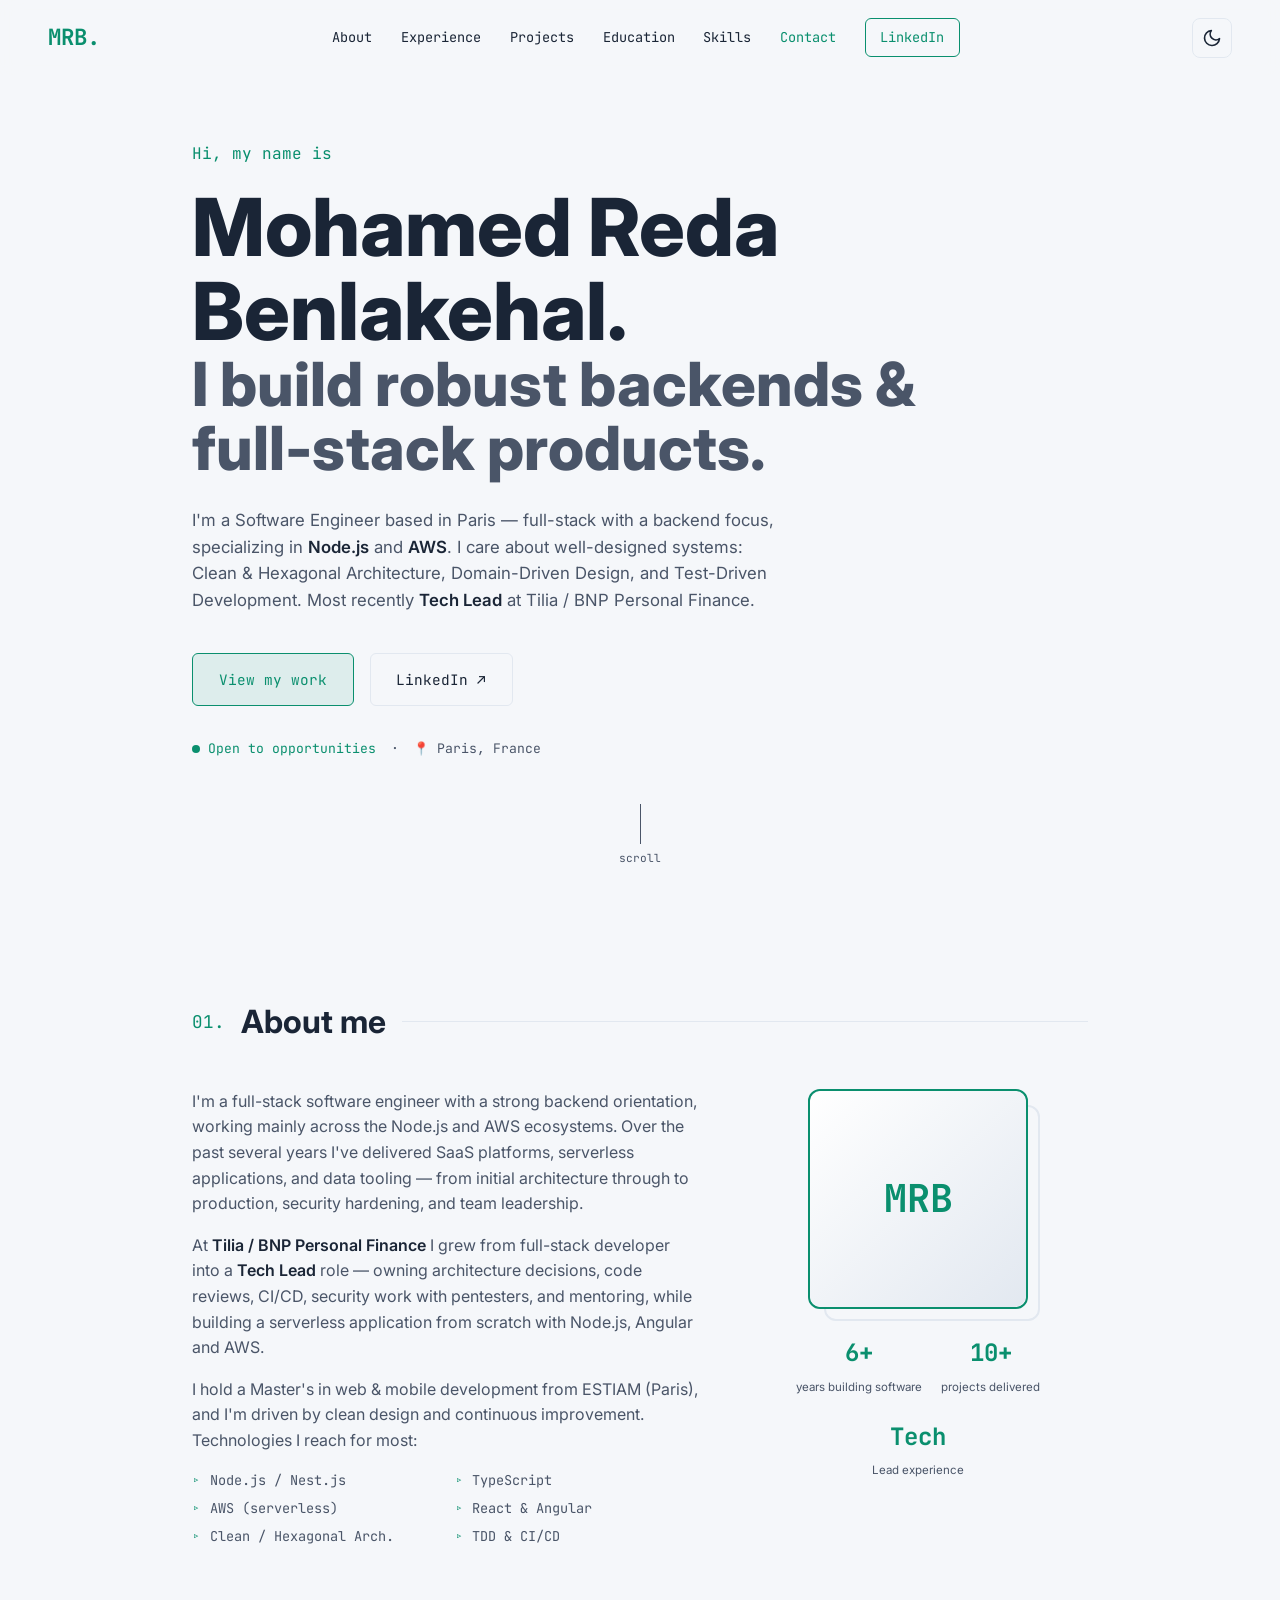
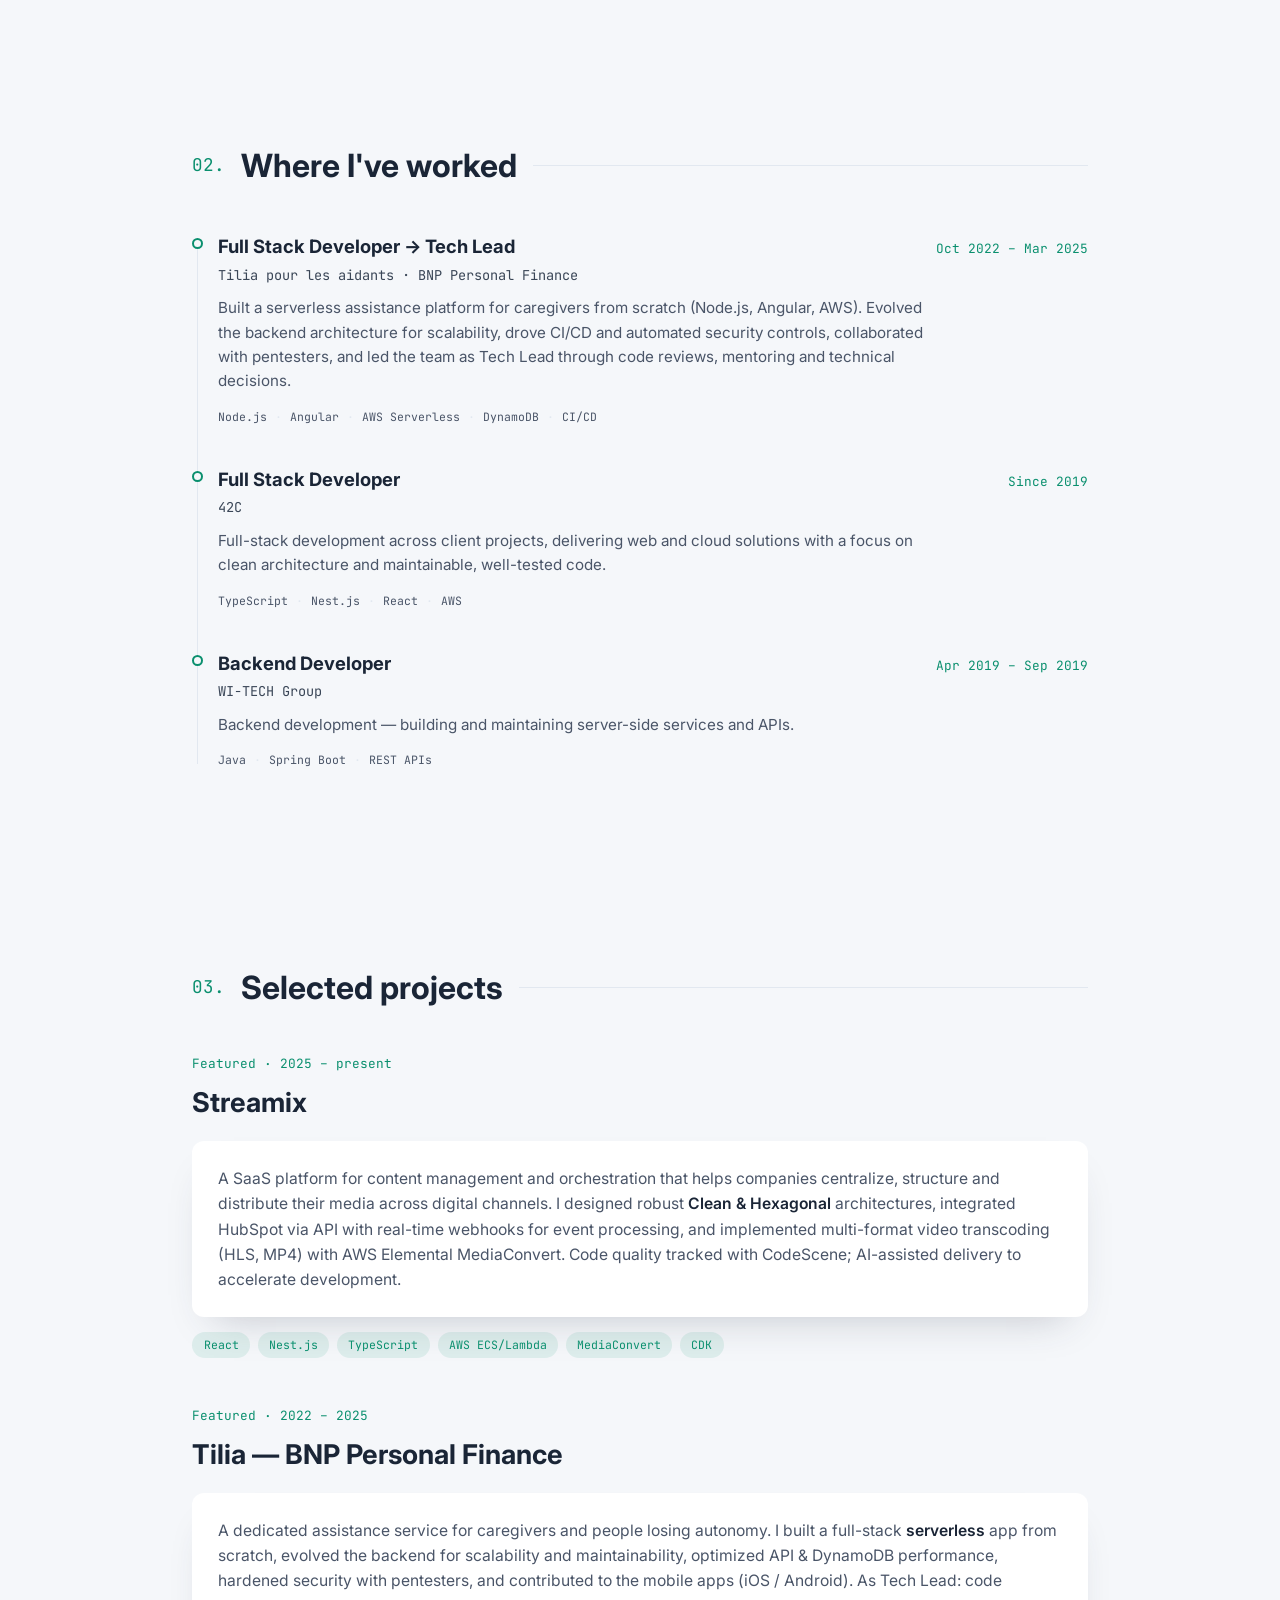
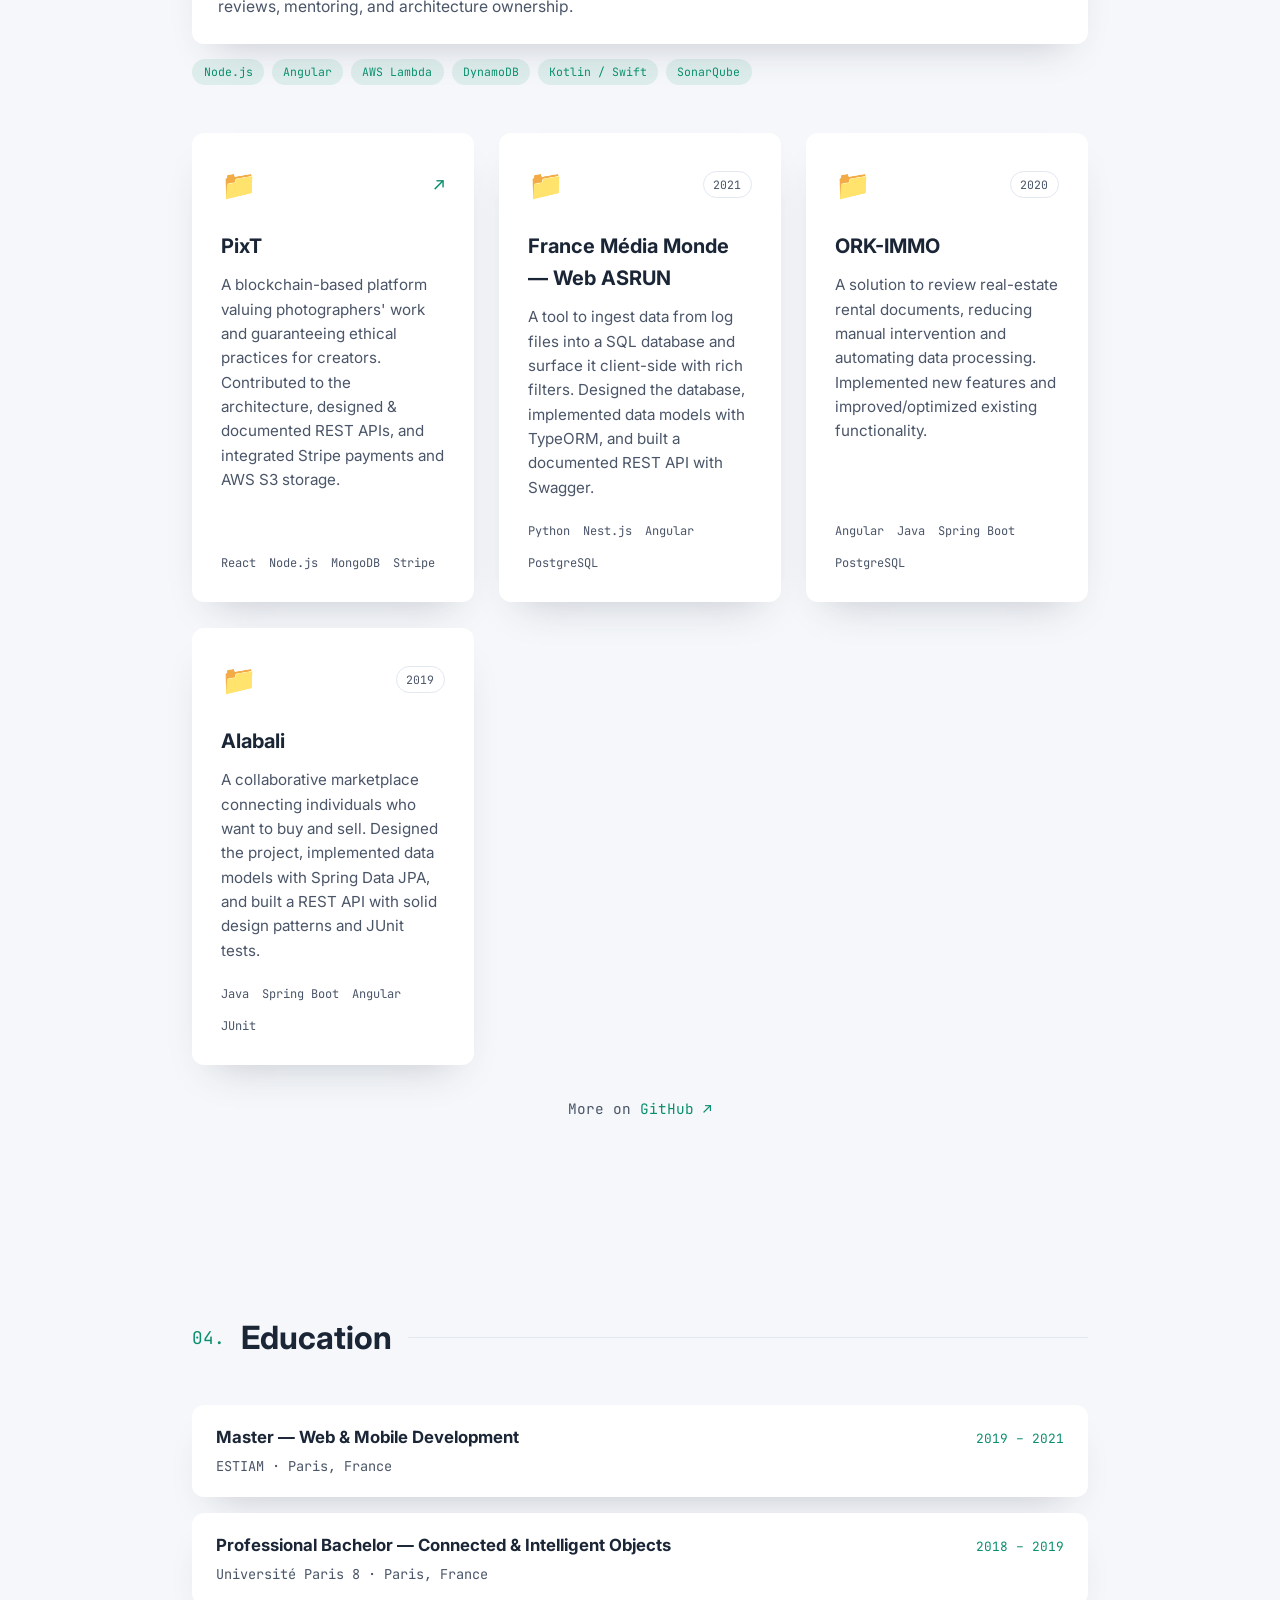
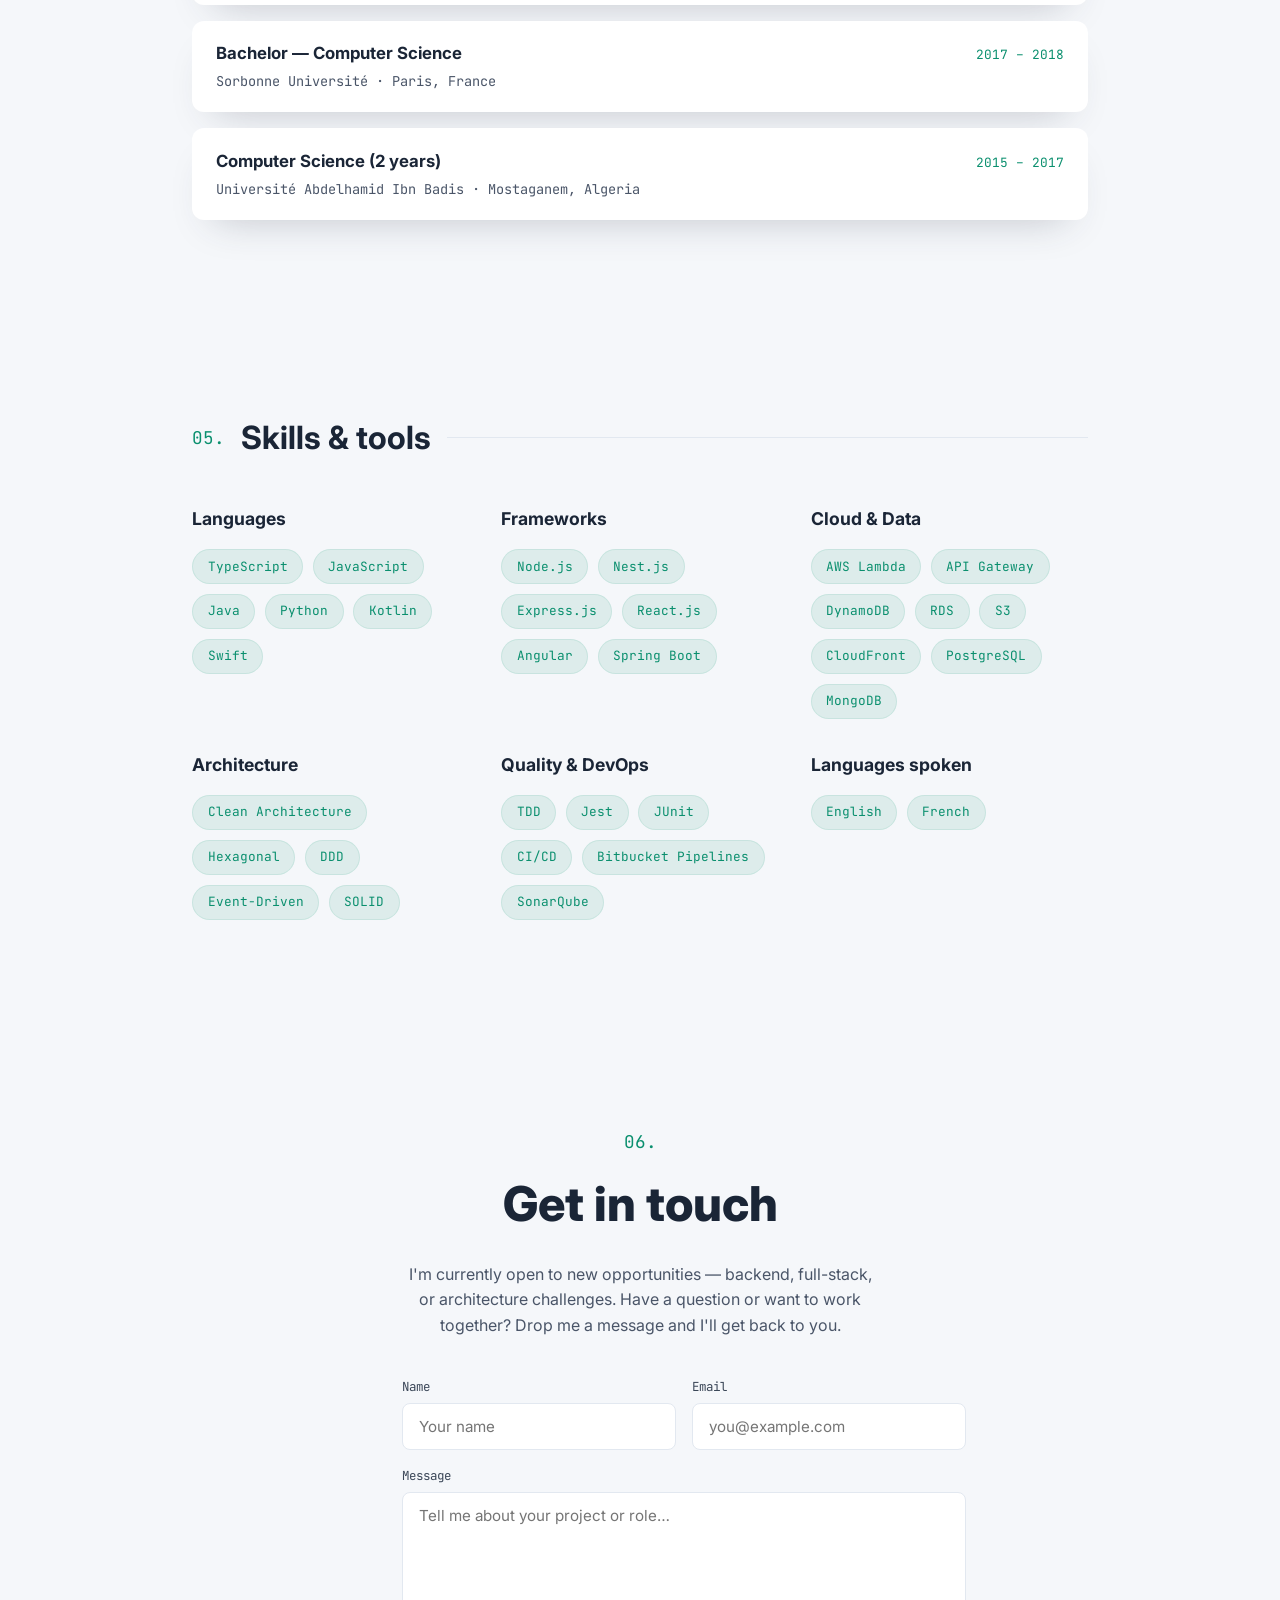
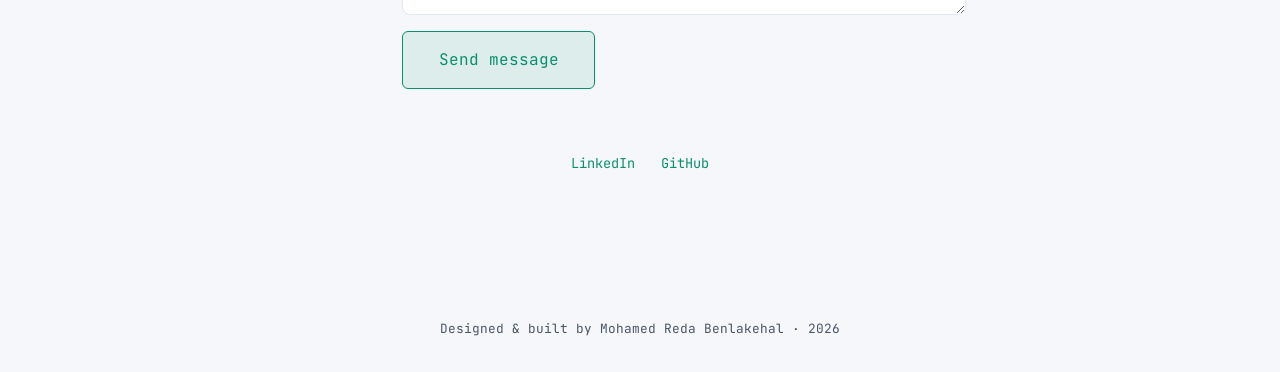
==== index.html @ 90693008 "Portfolio site: HTML/CSS/JS, SEO, GitHub Pages assets Co-Authored-By: Claude Fable 5 <noreply@anthro" ====
<!DOCTYPE html>
<html lang="en" data-theme="dark">
<head>
  <meta charset="UTF-8" />
  <meta name="viewport" content="width=device-width, initial-scale=1.0" />
  <meta name="theme-color" content="#0a192f" />

  <!-- Primary SEO -->
  <title>Mohamed Reda Benlakehal — Software Engineer (Node.js & AWS)</title>
  <meta name="description" content="Mohamed Reda Benlakehal — Software Engineer, Full Stack (backend-focused) with Node.js & AWS. Clean & Hexagonal Architecture, DDD, TDD. Based in Paris, France." />
  <meta name="author" content="Mohamed Reda Benlakehal" />
  <meta name="keywords" content="Mohamed Reda Benlakehal, Software Engineer, Full Stack Developer, Node.js, AWS, TypeScript, Nest.js, Clean Architecture, Paris" />
  <link rel="canonical" href="https://redabenlakehal.github.io/portfolio/" />

  <!-- Open Graph / social preview -->
  <meta property="og:type" content="website" />
  <meta property="og:title" content="Mohamed Reda Benlakehal — Software Engineer" />
  <meta property="og:description" content="Full Stack Software Engineer, backend-focused with Node.js & AWS. Clean & Hexagonal Architecture, DDD, TDD." />
  <meta property="og:image" content="https://redabenlakehal.github.io/portfolio/og-image.png" />
  <meta property="og:url" content="https://redabenlakehal.github.io/portfolio/" />
  <meta name="twitter:card" content="summary_large_image" />
  <meta name="twitter:title" content="Mohamed Reda Benlakehal — Software Engineer" />
  <meta name="twitter:description" content="Full Stack Software Engineer, backend-focused with Node.js & AWS." />
  <meta name="twitter:image" content="https://redabenlakehal.github.io/portfolio/og-image.png" />

  <!-- Favicon (inline SVG monogram) -->
  <link rel="icon" href="data:image/svg+xml,%3Csvg xmlns='http://www.w3.org/2000/svg' viewBox='0 0 100 100'%3E%3Crect width='100' height='100' rx='22' fill='%230a192f'/%3E%3Ctext x='50' y='68' font-family='monospace' font-size='46' font-weight='700' fill='%2364ffda' text-anchor='middle'%3EM%3C/text%3E%3C/svg%3E" />

  <!-- Structured data for search engines -->
  <script type="application/ld+json">
  {
    "@context": "https://schema.org",
    "@type": "Person",
    "name": "Mohamed Reda Benlakehal",
    "jobTitle": "Software Engineer — Full Stack (Node.js & AWS)",
    "address": { "@type": "PostalAddress", "addressLocality": "Paris", "addressCountry": "FR" },
    "url": "https://redabenlakehal.github.io/portfolio/",
    "sameAs": [
      "https://www.linkedin.com/in/mohamed-reda-benlakehal",
      "https://github.com/RedaBenlakehal"
    ],
    "knowsAbout": ["Node.js", "AWS", "TypeScript", "Nest.js", "Clean Architecture", "Domain-Driven Design", "Test-Driven Development"]
  }
  </script>

  <link rel="preconnect" href="https://fonts.googleapis.com" />
  <link rel="preconnect" href="https://fonts.gstatic.com" crossorigin />
  <link href="https://fonts.googleapis.com/css2?family=Inter:wght@400;500;600;700;800&family=JetBrains+Mono:wght@400;600&display=swap" rel="stylesheet" />
  <link rel="stylesheet" href="style.css" />

  <!-- ANALYTICS (optional): uncomment ONE and add your ID. See README "Analytics".
  Privacy-friendly GoatCounter (free):
  <script data-goatcounter="https://YOURCODE.goatcounter.com/count" async src="//gc.zgo.at/count.js"></script>
  Google Analytics 4:
  <script async src="https://www.googletagmanager.com/gtag/js?id=G-XXXXXXX"></script>
  <script>window.dataLayer=window.dataLayer||[];function gtag(){dataLayer.push(arguments)}gtag('js',new Date());gtag('config','G-XXXXXXX');</script>
  -->
</head>
<body>
  <a href="#main" class="skip-link">Skip to content</a>

  <!-- Navigation -->
  <header class="nav" id="nav">
    <a href="#top" class="nav__logo">MRB<span>.</span></a>
    <nav class="nav__links" id="navLinks" aria-label="Primary">
      <a href="#about">About</a>
      <a href="#experience">Experience</a>
      <a href="#projects">Projects</a>
      <a href="#education">Education</a>
      <a href="#skills">Skills</a>
      <a href="#contact">Contact</a>
      <a href="https://www.linkedin.com/in/mohamed-reda-benlakehal" class="nav__cta" target="_blank" rel="noopener">LinkedIn</a>
    </nav>
    <div class="nav__actions">
      <button class="theme-toggle" id="themeToggle" aria-label="Switch color theme" title="Toggle light / dark">
        <svg class="icon-sun" width="20" height="20" viewBox="0 0 24 24" fill="none" stroke="currentColor" stroke-width="2" stroke-linecap="round"><circle cx="12" cy="12" r="4"/><path d="M12 2v2M12 20v2M2 12h2M20 12h2M5 5l1.5 1.5M17.5 17.5L19 19M19 5l-1.5 1.5M6.5 17.5L5 19"/></svg>
        <svg class="icon-moon" width="20" height="20" viewBox="0 0 24 24" fill="none" stroke="currentColor" stroke-width="2" stroke-linecap="round" stroke-linejoin="round"><path d="M21 12.8A9 9 0 1 1 11.2 3 7 7 0 0 0 21 12.8z"/></svg>
      </button>
      <button class="nav__toggle" id="navToggle" aria-label="Toggle menu" aria-expanded="false">
        <span></span><span></span><span></span>
      </button>
    </div>
  </header>

  <!-- Hero -->
  <section class="hero" id="top">
    <div class="hero__inner">
      <p class="hero__eyebrow">Hi, my name is</p>
      <h1 class="hero__title">Mohamed Reda Benlakehal.</h1>
      <h2 class="hero__subtitle">I build robust backends &amp; full-stack products.</h2>
      <p class="hero__text">
        I'm a Software Engineer based in Paris — full-stack with a backend
        focus, specializing in <strong>Node.js</strong> and <strong>AWS</strong>.
        I care about well-designed systems: Clean &amp; Hexagonal Architecture,
        Domain-Driven Design, and Test-Driven Development. Most recently
        <strong>Tech Lead</strong> at Tilia / BNP Personal Finance.
      </p>
      <div class="hero__cta">
        <a href="#projects" class="btn btn--primary">View my work</a>
        <a href="https://www.linkedin.com/in/mohamed-reda-benlakehal" class="btn btn--ghost" target="_blank" rel="noopener">LinkedIn ↗</a>
      </div>
      <div class="hero__meta">
        <span class="hero__status"><span class="dot"></span> Open to opportunities</span>
        <span aria-hidden="true">·</span>
        <span>📍 Paris, France</span>
      </div>
    </div>
    <div class="hero__scroll" aria-hidden="true"><span></span><p>scroll</p></div>
  </section>

  <main id="main">
    <!-- About -->
    <section class="section" id="about">
      <div class="section__head">
        <span class="section__num">01.</span>
        <h2 class="section__title">About me</h2>
        <span class="section__rule"></span>
      </div>
      <div class="about">
        <div class="about__text">
          <p>
            I'm a full-stack software engineer with a strong backend
            orientation, working mainly across the Node.js and AWS ecosystems.
            Over the past several years I've delivered SaaS platforms, serverless
            applications, and data tooling — from initial architecture through to
            production, security hardening, and team leadership.
          </p>
          <p>
            At <strong>Tilia / BNP Personal Finance</strong> I grew from
            full-stack developer into a <strong>Tech Lead</strong> role — owning
            architecture decisions, code reviews, CI/CD, security work with
            pentesters, and mentoring, while building a serverless application
            from scratch with Node.js, Angular and AWS.
          </p>
          <p>
            I hold a Master's in web &amp; mobile development from ESTIAM (Paris),
            and I'm driven by clean design and continuous improvement.
            Technologies I reach for most:
          </p>
          <ul class="about__list">
            <li>Node.js / Nest.js</li>
            <li>TypeScript</li>
            <li>AWS (serverless)</li>
            <li>React &amp; Angular</li>
            <li>Clean / Hexagonal Arch.</li>
            <li>TDD &amp; CI/CD</li>
          </ul>
        </div>
        <div class="about__aside">
          <div class="about__portrait-frame">
            <!-- To use a real photo: replace the div below with
                 <img src="me.jpg" alt="Mohamed Reda Benlakehal" /> -->
            <div class="about__portrait-img" aria-label="Portrait placeholder">MRB</div>
          </div>
          <div class="stats">
            <div class="stat"><span class="stat__num">6+</span><span class="stat__label">years building software</span></div>
            <div class="stat"><span class="stat__num">10+</span><span class="stat__label">projects delivered</span></div>
            <div class="stat"><span class="stat__num">Tech</span><span class="stat__label">Lead experience</span></div>
          </div>
        </div>
      </div>
    </section>

    <!-- Experience -->
    <section class="section" id="experience">
      <div class="section__head">
        <span class="section__num">02.</span>
        <h2 class="section__title">Where I've worked</h2>
        <span class="section__rule"></span>
      </div>
      <div class="timeline">
        <div class="tl">
          <div class="tl__dot"></div>
          <div class="tl__body">
            <div class="tl__head">
              <h3>Full Stack Developer → Tech Lead</h3>
              <span class="tl__date">Oct 2022 – Mar 2025</span>
            </div>
            <p class="tl__org">Tilia pour les aidants · BNP Personal Finance</p>
            <p class="tl__desc">
              Built a serverless assistance platform for caregivers from scratch
              (Node.js, Angular, AWS). Evolved the backend architecture for
              scalability, drove CI/CD and automated security controls,
              collaborated with pentesters, and led the team as Tech Lead through
              code reviews, mentoring and technical decisions.
            </p>
            <ul class="tags"><li>Node.js</li><li>Angular</li><li>AWS Serverless</li><li>DynamoDB</li><li>CI/CD</li></ul>
          </div>
        </div>
        <div class="tl">
          <div class="tl__dot"></div>
          <div class="tl__body">
            <div class="tl__head">
              <h3>Full Stack Developer</h3>
              <span class="tl__date">Since 2019</span>
            </div>
            <p class="tl__org">42C</p>
            <p class="tl__desc">
              Full-stack development across client projects, delivering web and
              cloud solutions with a focus on clean architecture and maintainable,
              well-tested code.
            </p>
            <ul class="tags"><li>TypeScript</li><li>Nest.js</li><li>React</li><li>AWS</li></ul>
          </div>
        </div>
        <div class="tl">
          <div class="tl__dot"></div>
          <div class="tl__body">
            <div class="tl__head">
              <h3>Backend Developer</h3>
              <span class="tl__date">Apr 2019 – Sep 2019</span>
            </div>
            <p class="tl__org">WI-TECH Group</p>
            <p class="tl__desc">
              Backend development — building and maintaining server-side services
              and APIs.
            </p>
            <ul class="tags"><li>Java</li><li>Spring Boot</li><li>REST APIs</li></ul>
          </div>
        </div>
      </div>
    </section>

    <!-- Projects -->
    <section class="section" id="projects">
      <div class="section__head">
        <span class="section__num">03.</span>
        <h2 class="section__title">Selected projects</h2>
        <span class="section__rule"></span>
      </div>

      <!-- Featured -->
      <article class="feature">
        <div class="feature__body">
          <p class="feature__eyebrow">Featured · 2025 – present</p>
          <h3 class="feature__title">Streamix</h3>
          <div class="feature__panel">
            <p>
              A SaaS platform for content management and orchestration that helps
              companies centralize, structure and distribute their media across
              digital channels. I designed robust <strong>Clean &amp; Hexagonal</strong>
              architectures, integrated HubSpot via API with real-time webhooks for
              event processing, and implemented multi-format video transcoding
              (HLS, MP4) with AWS Elemental MediaConvert. Code quality tracked with
              CodeScene; AI-assisted delivery to accelerate development.
            </p>
          </div>
          <ul class="tags tags--accent"><li>React</li><li>Nest.js</li><li>TypeScript</li><li>AWS ECS/Lambda</li><li>MediaConvert</li><li>CDK</li></ul>
        </div>
      </article>

      <article class="feature feature--reverse">
        <div class="feature__body">
          <p class="feature__eyebrow">Featured · 2022 – 2025</p>
          <h3 class="feature__title">Tilia — BNP Personal Finance</h3>
          <div class="feature__panel">
            <p>
              A dedicated assistance service for caregivers and people losing
              autonomy. I built a full-stack <strong>serverless</strong> app from
              scratch, evolved the backend for scalability and maintainability,
              optimized API &amp; DynamoDB performance, hardened security with
              pentesters, and contributed to the mobile apps (iOS / Android). As
              Tech Lead: code reviews, mentoring, and architecture ownership.
            </p>
          </div>
          <ul class="tags tags--accent"><li>Node.js</li><li>Angular</li><li>AWS Lambda</li><li>DynamoDB</li><li>Kotlin / Swift</li><li>SonarQube</li></ul>
        </div>
      </article>

      <!-- Grid of other projects -->
      <div class="projects">
        <article class="card">
          <div class="card__top">
            <span class="card__folder">📁</span>
            <div class="card__links">
              <a href="https://pixt.cloud" target="_blank" rel="noopener" aria-label="Live site">↗</a>
            </div>
          </div>
          <h3 class="card__title">PixT</h3>
          <p class="card__desc">
            A blockchain-based platform valuing photographers' work and
            guaranteeing ethical practices for creators. Contributed to the
            architecture, designed &amp; documented REST APIs, and integrated
            Stripe payments and AWS S3 storage.
          </p>
          <ul class="card__tech"><li>React</li><li>Node.js</li><li>MongoDB</li><li>Stripe</li></ul>
        </article>

        <article class="card">
          <div class="card__top"><span class="card__folder">📁</span><span class="card__badge">2021</span></div>
          <h3 class="card__title">France Média Monde — Web ASRUN</h3>
          <p class="card__desc">
            A tool to ingest data from log files into a SQL database and surface
            it client-side with rich filters. Designed the database, implemented
            data models with TypeORM, and built a documented REST API with Swagger.
          </p>
          <ul class="card__tech"><li>Python</li><li>Nest.js</li><li>Angular</li><li>PostgreSQL</li></ul>
        </article>

        <article class="card">
          <div class="card__top"><span class="card__folder">📁</span><span class="card__badge">2020</span></div>
          <h3 class="card__title">ORK-IMMO</h3>
          <p class="card__desc">
            A solution to review real-estate rental documents, reducing manual
            intervention and automating data processing. Implemented new features
            and improved/optimized existing functionality.
          </p>
          <ul class="card__tech"><li>Angular</li><li>Java</li><li>Spring Boot</li><li>PostgreSQL</li></ul>
        </article>

        <article class="card">
          <div class="card__top"><span class="card__folder">📁</span><span class="card__badge">2019</span></div>
          <h3 class="card__title">Alabali</h3>
          <p class="card__desc">
            A collaborative marketplace connecting individuals who want to buy and
            sell. Designed the project, implemented data models with Spring Data
            JPA, and built a REST API with solid design patterns and JUnit tests.
          </p>
          <ul class="card__tech"><li>Java</li><li>Spring Boot</li><li>Angular</li><li>JUnit</li></ul>
        </article>
      </div>
      <p class="projects__more">
        More on <a href="https://github.com/RedaBenlakehal" target="_blank" rel="noopener">GitHub&nbsp;↗</a>
      </p>
    </section>

    <!-- Education -->
    <section class="section" id="education">
      <div class="section__head">
        <span class="section__num">04.</span>
        <h2 class="section__title">Education</h2>
        <span class="section__rule"></span>
      </div>
      <div class="edu">
        <div class="edu__item">
          <div class="edu__head"><h3>Master — Web &amp; Mobile Development</h3><span>2019 – 2021</span></div>
          <p class="edu__org">ESTIAM · Paris, France</p>
        </div>
        <div class="edu__item">
          <div class="edu__head"><h3>Professional Bachelor — Connected &amp; Intelligent Objects</h3><span>2018 – 2019</span></div>
          <p class="edu__org">Université Paris 8 · Paris, France</p>
        </div>
        <div class="edu__item">
          <div class="edu__head"><h3>Bachelor — Computer Science</h3><span>2017 – 2018</span></div>
          <p class="edu__org">Sorbonne Université · Paris, France</p>
        </div>
        <div class="edu__item">
          <div class="edu__head"><h3>Computer Science (2 years)</h3><span>2015 – 2017</span></div>
          <p class="edu__org">Université Abdelhamid Ibn Badis · Mostaganem, Algeria</p>
        </div>
      </div>
    </section>

    <!-- Skills -->
    <section class="section" id="skills">
      <div class="section__head">
        <span class="section__num">05.</span>
        <h2 class="section__title">Skills &amp; tools</h2>
        <span class="section__rule"></span>
      </div>
      <div class="skills">
        <div class="skills__group">
          <h3>Languages</h3>
          <div class="chips"><span>TypeScript</span><span>JavaScript</span><span>Java</span><span>Python</span><span>Kotlin</span><span>Swift</span></div>
        </div>
        <div class="skills__group">
          <h3>Frameworks</h3>
          <div class="chips"><span>Node.js</span><span>Nest.js</span><span>Express.js</span><span>React.js</span><span>Angular</span><span>Spring Boot</span></div>
        </div>
        <div class="skills__group">
          <h3>Cloud &amp; Data</h3>
          <div class="chips"><span>AWS Lambda</span><span>API Gateway</span><span>DynamoDB</span><span>RDS</span><span>S3</span><span>CloudFront</span><span>PostgreSQL</span><span>MongoDB</span></div>
        </div>
        <div class="skills__group">
          <h3>Architecture</h3>
          <div class="chips"><span>Clean Architecture</span><span>Hexagonal</span><span>DDD</span><span>Event-Driven</span><span>SOLID</span></div>
        </div>
        <div class="skills__group">
          <h3>Quality &amp; DevOps</h3>
          <div class="chips"><span>TDD</span><span>Jest</span><span>JUnit</span><span>CI/CD</span><span>Bitbucket Pipelines</span><span>SonarQube</span></div>
        </div>
        <div class="skills__group">
          <h3>Languages spoken</h3>
          <div class="chips"><span>English</span><span>French</span></div>
        </div>
      </div>
    </section>

    <!-- Contact -->
    <section class="section section--contact" id="contact">
      <span class="section__num section__num--center">06.</span>
      <h2 class="contact__title">Get in touch</h2>
      <p class="contact__text">
        I'm currently open to new opportunities — backend, full-stack, or
        architecture challenges. Have a question or want to work together? Drop me
        a message and I'll get back to you.
      </p>

      <!-- CONTACT FORM: create a free form at https://formspree.io, then replace
           YOUR_FORM_ID below with your endpoint (e.g. xdorwkez). See README. -->
      <form class="cform" id="contactForm" action="https://formspree.io/f/xjgnbrvq" method="POST">
        <!-- Honeypot: hidden from humans; bots that fill it are silently dropped by Formspree -->
        <input type="text" name="_gotcha" tabindex="-1" autocomplete="off" aria-hidden="true" style="position:absolute;left:-9999px;width:1px;height:1px;opacity:0" />
        <div class="cform__row">
          <label class="cform__field">
            <span>Name</span>
            <input type="text" name="name" required autocomplete="name" placeholder="Your name" />
          </label>
          <label class="cform__field">
            <span>Email</span>
            <input type="email" name="email" required autocomplete="email" placeholder="you@example.com" />
          </label>
        </div>
        <label class="cform__field">
          <span>Message</span>
          <textarea name="message" rows="5" required placeholder="Tell me about your project or role…"></textarea>
        </label>
        <button type="submit" class="btn btn--primary btn--lg">Send message</button>
        <p class="cform__status" id="formStatus" role="status" aria-live="polite"></p>
      </form>

      <div class="contact__socials">
        <a href="https://www.linkedin.com/in/mohamed-reda-benlakehal" target="_blank" rel="noopener">LinkedIn</a>
        <a href="https://github.com/RedaBenlakehal" target="_blank" rel="noopener">GitHub</a>
      </div>
    </section>
  </main>

  <footer class="footer">
    <p>Designed &amp; built by Mohamed Reda Benlakehal · <span id="year"></span></p>
  </footer>

  <script src="script.js"></script>
</body>
</html>
---- style.css ----
/* ===========================================================
   Mohamed Reda Benlakehal — Portfolio
   Theme variables at the top. Light + dark via [data-theme].
   =========================================================== */

:root {
  --font-sans: "Inter", system-ui, -apple-system, sans-serif;
  --font-mono: "JetBrains Mono", "Fira Code", monospace;
  --radius: 12px;
  --transition: 0.25s cubic-bezier(0.645, 0.045, 0.355, 1);
  --max: 1100px;
  --accent: #64ffda;
}

/* Dark theme (default) */
[data-theme="dark"] {
  --bg: #0a192f;
  --bg-light: #112240;
  --bg-lightest: #233554;
  --slate: #8892b0;
  --slate-light: #a8b2d1;
  --slate-lightest: #ccd6f6;
  --white: #e6f1ff;
  --accent-tint: rgba(100, 255, 218, 0.1);
  --shadow: 0 20px 40px -18px rgba(2, 12, 27, 0.7);
  --nav-bg: rgba(10, 25, 47, 0.85);
}

/* Light theme */
[data-theme="light"] {
  --accent: #0a8f6e;
  --bg: #f5f7fa;
  --bg-light: #ffffff;
  --bg-lightest: #e2e8f0;
  --slate: #4a5568;
  --slate-light: #3a4657;
  --slate-lightest: #1a2536;
  --white: #0a0f1a;
  --accent-tint: rgba(10, 143, 110, 0.1);
  --shadow: 0 20px 40px -22px rgba(45, 55, 72, 0.28);
  --nav-bg: rgba(245, 247, 250, 0.85);
}

* { margin: 0; padding: 0; box-sizing: border-box; }
html { scroll-behavior: smooth; scroll-padding-top: 80px; }
body {
  font-family: var(--font-sans);
  background: var(--bg);
  color: var(--slate);
  line-height: 1.6;
  -webkit-font-smoothing: antialiased;
  overflow-x: hidden;
  transition: background var(--transition), color var(--transition);
}
a { color: var(--accent); text-decoration: none; transition: var(--transition); }
a:hover { filter: brightness(1.15); }
ul { list-style: none; }
strong { color: var(--slate-lightest); font-weight: 600; }

.skip-link { position: absolute; left: -999px; top: 0; background: var(--accent); color: var(--bg); padding: 0.6rem 1rem; z-index: 200; border-radius: 0 0 8px 0; }
.skip-link:focus { left: 0; }

/* ---------- Buttons ---------- */
.btn { display: inline-block; font-family: var(--font-mono); font-size: 0.9rem; padding: 0.9rem 1.6rem; border-radius: 6px; border: 1px solid var(--accent); transition: var(--transition); cursor: pointer; }
.btn--primary { background: var(--accent-tint); color: var(--accent); }
.btn--primary:hover { background: var(--accent-tint); transform: translateY(-3px); filter: brightness(1.1); }
.btn--ghost { background: transparent; color: var(--slate-lightest); border-color: var(--bg-lightest); }
.btn--ghost:hover { border-color: var(--accent); color: var(--accent); }
.btn--lg { padding: 1.1rem 2.2rem; font-size: 1rem; }

/* ---------- Nav ---------- */
.nav { position: fixed; top: 0; left: 0; right: 0; display: flex; align-items: center; justify-content: space-between; padding: 1.1rem clamp(1.2rem, 5vw, 3rem); background: var(--nav-bg); backdrop-filter: blur(10px); z-index: 100; transition: transform var(--transition), box-shadow var(--transition), background var(--transition); }
.nav--hidden { transform: translateY(-100%); }
.nav--scrolled { box-shadow: var(--shadow); }
.nav__logo { font-family: var(--font-mono); font-weight: 700; font-size: 1.4rem; color: var(--accent); }
.nav__links { display: flex; gap: 1.8rem; align-items: center; }
.nav__links a { font-family: var(--font-mono); font-size: 0.85rem; color: var(--slate-lightest); }
.nav__links a:hover, .nav__links a.active { color: var(--accent); }
.nav__cta { border: 1px solid var(--accent); color: var(--accent) !important; padding: 0.5rem 0.9rem; border-radius: 6px; }
.nav__cta:hover { background: var(--accent-tint); }
.nav__actions { display: flex; align-items: center; gap: 0.8rem; }
.theme-toggle { background: none; border: 1px solid var(--bg-lightest); color: var(--slate-lightest); width: 40px; height: 40px; border-radius: 8px; display: flex; align-items: center; justify-content: center; cursor: pointer; transition: var(--transition); }
.theme-toggle:hover { border-color: var(--accent); color: var(--accent); }
.theme-toggle .icon-moon { display: none; }
[data-theme="light"] .theme-toggle .icon-sun { display: none; }
[data-theme="light"] .theme-toggle .icon-moon { display: block; }
.nav__toggle { display: none; flex-direction: column; gap: 5px; background: none; border: none; cursor: pointer; }
.nav__toggle span { width: 26px; height: 2px; background: var(--accent); transition: var(--transition); }

/* ---------- Hero ---------- */
.hero { min-height: 100vh; display: flex; flex-direction: column; justify-content: center; padding: 0 clamp(1.5rem, 8vw, 8rem); max-width: var(--max); margin: 0 auto; position: relative; }
.hero__inner { max-width: 760px; }
.hero__eyebrow { font-family: var(--font-mono); color: var(--accent); margin-bottom: 1.2rem; }
.hero__title { font-size: clamp(2.6rem, 9vw, 5rem); font-weight: 800; color: var(--slate-lightest); line-height: 1.05; }
.hero__subtitle { font-size: clamp(1.8rem, 7vw, 3.8rem); font-weight: 800; color: var(--slate); line-height: 1.05; margin-bottom: 1.6rem; }
.hero__text { max-width: 600px; margin-bottom: 2.4rem; font-size: 1.05rem; }
.hero__cta { display: flex; gap: 1rem; flex-wrap: wrap; }
.hero__meta { display: flex; flex-wrap: wrap; align-items: center; gap: 0.9rem; margin-top: 2rem; font-family: var(--font-mono); font-size: 0.82rem; color: var(--slate); }
.hero__status { display: inline-flex; align-items: center; gap: 0.5rem; color: var(--accent); }
.hero__status .dot { width: 8px; height: 8px; border-radius: 50%; background: var(--accent); box-shadow: 0 0 0 0 var(--accent); animation: ping 2s infinite; }
@keyframes ping { 0% { box-shadow: 0 0 0 0 rgba(100,255,218,0.5); } 70% { box-shadow: 0 0 0 8px rgba(100,255,218,0); } 100% { box-shadow: 0 0 0 0 rgba(100,255,218,0); } }
.hero__scroll { position: absolute; bottom: 2rem; left: 50%; transform: translateX(-50%); text-align: center; }
.hero__scroll span { display: block; width: 1px; height: 40px; margin: 0 auto 0.4rem; background: var(--slate); animation: pulse 2s infinite; }
.hero__scroll p { font-family: var(--font-mono); font-size: 0.7rem; color: var(--slate); }
@keyframes pulse { 0%,100% { opacity: 0.3; } 50% { opacity: 1; } }

/* ---------- Sections ---------- */
.section { max-width: var(--max); margin: 0 auto; padding: 6rem clamp(1.5rem, 8vw, 8rem); }
.section__head { display: flex; align-items: center; gap: 1rem; margin-bottom: 2.6rem; }
.section__num { font-family: var(--font-mono); color: var(--accent); font-size: 1.1rem; }
.section__title { font-size: clamp(1.6rem, 5vw, 2rem); color: var(--slate-lightest); font-weight: 700; white-space: nowrap; }
.section__rule { flex: 1; height: 1px; background: var(--bg-lightest); }

/* ---------- About ---------- */
.about { display: grid; grid-template-columns: 3fr 2fr; gap: 3rem; align-items: start; }
.about__text p { margin-bottom: 1rem; }
.about__list { display: grid; grid-template-columns: 1fr 1fr; gap: 0.4rem 1rem; margin-top: 0.6rem; font-family: var(--font-mono); font-size: 0.85rem; }
.about__list li::before { content: "▹"; color: var(--accent); margin-right: 0.6rem; }
.about__aside { display: flex; flex-direction: column; gap: 1.6rem; align-items: center; }
.about__portrait-frame { position: relative; width: 220px; height: 220px; border-radius: var(--radius); border: 2px solid var(--accent); }
.about__portrait-frame::after { content: ""; position: absolute; inset: 14px -14px -14px 14px; border-radius: var(--radius); border: 2px solid var(--bg-lightest); z-index: -1; }
.about__portrait-img { width: 100%; height: 100%; border-radius: var(--radius); background: linear-gradient(135deg, var(--bg-light), var(--bg-lightest)); display: flex; align-items: center; justify-content: center; font-family: var(--font-mono); font-size: 2.4rem; color: var(--accent); font-weight: 700; overflow: hidden; }
.about__portrait-img img { width: 100%; height: 100%; object-fit: cover; }
.stats { display: flex; gap: 1.2rem; width: 100%; justify-content: center; flex-wrap: wrap; }
.stat { text-align: center; }
.stat__num { display: block; font-family: var(--font-mono); font-size: 1.5rem; font-weight: 700; color: var(--accent); }
.stat__label { font-size: 0.72rem; color: var(--slate); }

/* ---------- Timeline ---------- */
.timeline { position: relative; padding-left: 1.6rem; }
.timeline::before { content: ""; position: absolute; left: 5px; top: 6px; bottom: 6px; width: 1px; background: var(--bg-lightest); }
.tl { position: relative; padding-bottom: 2.4rem; }
.tl:last-child { padding-bottom: 0; }
.tl__dot { position: absolute; left: -1.6rem; top: 6px; width: 11px; height: 11px; border-radius: 50%; background: var(--bg); border: 2px solid var(--accent); }
.tl__head { display: flex; justify-content: space-between; align-items: baseline; gap: 1rem; flex-wrap: wrap; }
.tl__head h3 { color: var(--slate-lightest); font-size: 1.15rem; }
.tl__date { font-family: var(--font-mono); font-size: 0.8rem; color: var(--accent); white-space: nowrap; }
.tl__org { color: var(--slate-light); font-family: var(--font-mono); font-size: 0.85rem; margin: 0.2rem 0 0.6rem; }
.tl__desc { font-size: 0.95rem; max-width: 720px; }

/* ---------- Tags ---------- */
.tags { display: flex; flex-wrap: wrap; gap: 0.5rem; margin-top: 0.9rem; font-family: var(--font-mono); font-size: 0.72rem; }
.tags li { color: var(--slate); }
.tags li::after { content: "·"; margin-left: 0.5rem; color: var(--bg-lightest); }
.tags li:last-child::after { content: ""; }
.tags--accent li { color: var(--accent); background: var(--accent-tint); padding: 0.25rem 0.7rem; border-radius: 999px; }
.tags--accent li::after { content: ""; margin: 0; }

/* ---------- Featured projects ---------- */
.feature { display: grid; grid-template-columns: 1fr; margin-bottom: 3rem; }
.feature__eyebrow { font-family: var(--font-mono); color: var(--accent); font-size: 0.8rem; margin-bottom: 0.4rem; }
.feature__title { color: var(--slate-lightest); font-size: 1.7rem; margin-bottom: 1rem; }
.feature__panel { background: var(--bg-light); border-radius: var(--radius); padding: 1.6rem; box-shadow: var(--shadow); }
.feature__panel p { font-size: 0.98rem; }

/* ---------- Projects grid ---------- */
.projects { display: grid; grid-template-columns: repeat(auto-fill, minmax(280px, 1fr)); gap: 1.6rem; }
.card { background: var(--bg-light); border-radius: var(--radius); padding: 1.8rem; box-shadow: var(--shadow); transition: var(--transition); display: flex; flex-direction: column; }
.card:hover { transform: translateY(-8px); }
.card__top { display: flex; justify-content: space-between; align-items: center; margin-bottom: 1.4rem; }
.card__folder { font-size: 1.8rem; }
.card__links { display: flex; gap: 0.8rem; font-family: var(--font-mono); font-size: 1.1rem; }
.card__badge { font-family: var(--font-mono); font-size: 0.72rem; color: var(--slate); padding: 0.2rem 0.6rem; border: 1px solid var(--bg-lightest); border-radius: 999px; }
.card__title { color: var(--slate-lightest); font-size: 1.25rem; margin-bottom: 0.7rem; }
.card__desc { font-size: 0.95rem; flex: 1; }
.card__tech { display: flex; flex-wrap: wrap; gap: 0.8rem; margin-top: 1.4rem; font-family: var(--font-mono); font-size: 0.75rem; color: var(--slate); }
.projects__more { text-align: center; margin-top: 2rem; font-family: var(--font-mono); font-size: 0.9rem; }

/* ---------- Education ---------- */
.edu { display: grid; gap: 1rem; }
.edu__item { background: var(--bg-light); border-radius: var(--radius); padding: 1.2rem 1.5rem; box-shadow: var(--shadow); }
.edu__head { display: flex; justify-content: space-between; align-items: baseline; gap: 1rem; flex-wrap: wrap; }
.edu__head h3 { color: var(--slate-lightest); font-size: 1.05rem; }
.edu__head span { font-family: var(--font-mono); font-size: 0.8rem; color: var(--accent); white-space: nowrap; }
.edu__org { font-family: var(--font-mono); font-size: 0.85rem; color: var(--slate); margin-top: 0.3rem; }

/* ---------- Skills ---------- */
.skills { display: grid; grid-template-columns: repeat(auto-fit, minmax(240px, 1fr)); gap: 2rem; }
.skills__group h3 { color: var(--slate-lightest); margin-bottom: 1rem; font-size: 1.1rem; }
.chips { display: flex; flex-wrap: wrap; gap: 0.6rem; }
.chips span { font-family: var(--font-mono); font-size: 0.8rem; padding: 0.4rem 0.9rem; border-radius: 999px; background: var(--accent-tint); color: var(--accent); border: 1px solid var(--accent-tint); }

/* ---------- Contact + form ---------- */
.section--contact { text-align: center; max-width: 680px; padding-top: 7rem; padding-bottom: 7rem; }
.section__num--center { display: block; margin-bottom: 0.6rem; }
.contact__title { font-size: clamp(2rem, 7vw, 3rem); color: var(--slate-lightest); font-weight: 800; margin-bottom: 1.2rem; }
.contact__text { margin-bottom: 2.4rem; }
.cform { display: grid; gap: 1rem; text-align: left; margin-bottom: 2rem; }
.cform__row { display: grid; grid-template-columns: 1fr 1fr; gap: 1rem; }
.cform__field { display: flex; flex-direction: column; gap: 0.4rem; }
.cform__field span { font-family: var(--font-mono); font-size: 0.78rem; color: var(--slate-light); }
.cform input, .cform textarea { background: var(--bg-light); border: 1px solid var(--bg-lightest); border-radius: 8px; padding: 0.8rem 1rem; color: var(--slate-lightest); font-family: var(--font-sans); font-size: 0.95rem; transition: var(--transition); }
.cform input:focus, .cform textarea:focus { outline: none; border-color: var(--accent); }
.cform textarea { resize: vertical; }
.cform .btn { justify-self: start; }
.cform__status { font-family: var(--font-mono); font-size: 0.85rem; min-height: 1.2em; }
.cform__status.ok { color: var(--accent); }
.cform__status.err { color: #ff6b6b; }
.contact__socials { display: flex; justify-content: center; flex-wrap: wrap; gap: 1.6rem; margin-top: 1rem; font-family: var(--font-mono); font-size: 0.85rem; }

/* ---------- Footer ---------- */
.footer { text-align: center; padding: 2rem; font-family: var(--font-mono); font-size: 0.8rem; color: var(--slate); }

/* ---------- Reveal ---------- */
.reveal { opacity: 0; transform: translateY(24px); transition: opacity 0.6s ease, transform 0.6s ease; }
.reveal.is-visible { opacity: 1; transform: none; }

/* ---------- Responsive ---------- */
@media (max-width: 768px) {
  .nav__links { position: fixed; top: 0; right: 0; height: 100vh; width: min(80vw, 320px); flex-direction: column; justify-content: center; gap: 2rem; background: var(--bg-light); transform: translateX(100%); transition: transform var(--transition); box-shadow: var(--shadow); padding: 2rem; }
  .nav__links.open { transform: translateX(0); }
  .nav__toggle { display: flex; z-index: 101; }
  .about { grid-template-columns: 1fr; }
  .cform__row { grid-template-columns: 1fr; }
}
@media (prefers-reduced-motion: reduce) {
  * { animation: none !important; scroll-behavior: auto; }
  .reveal { opacity: 1; transform: none; }
}
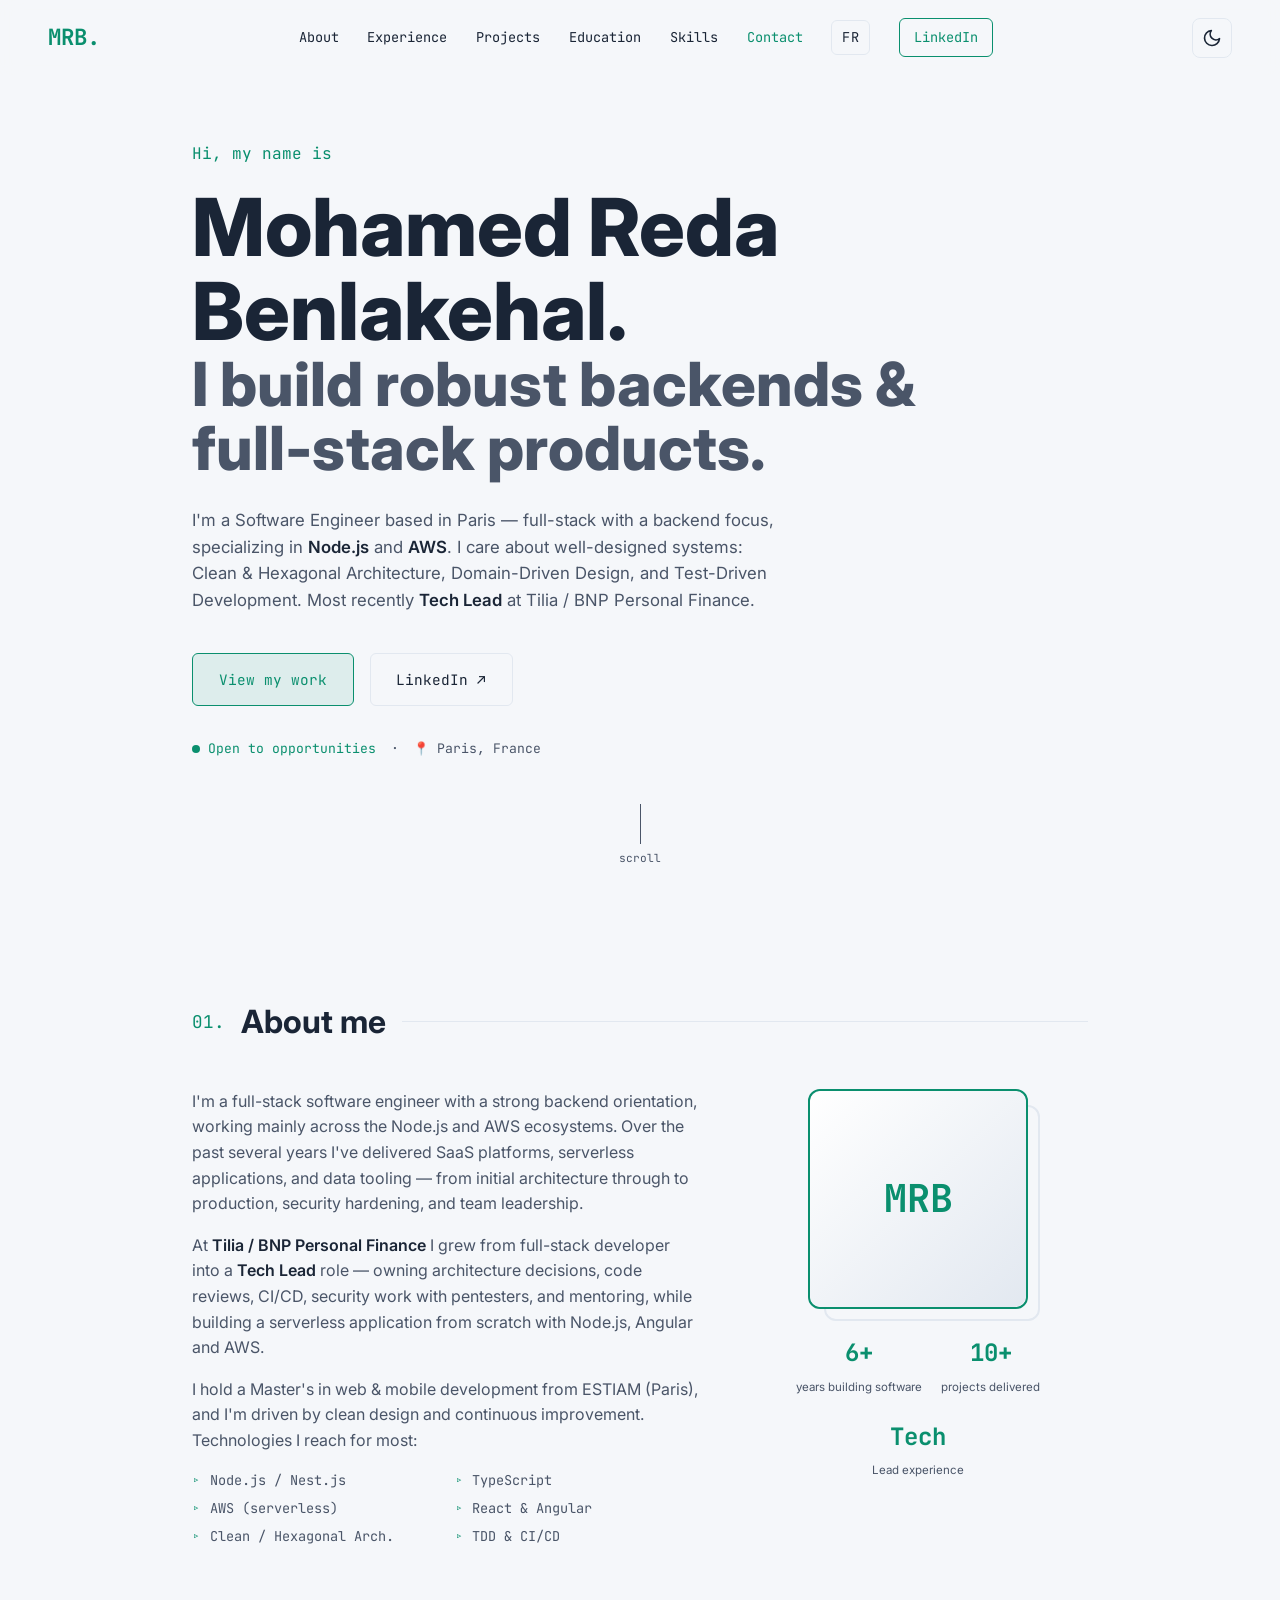
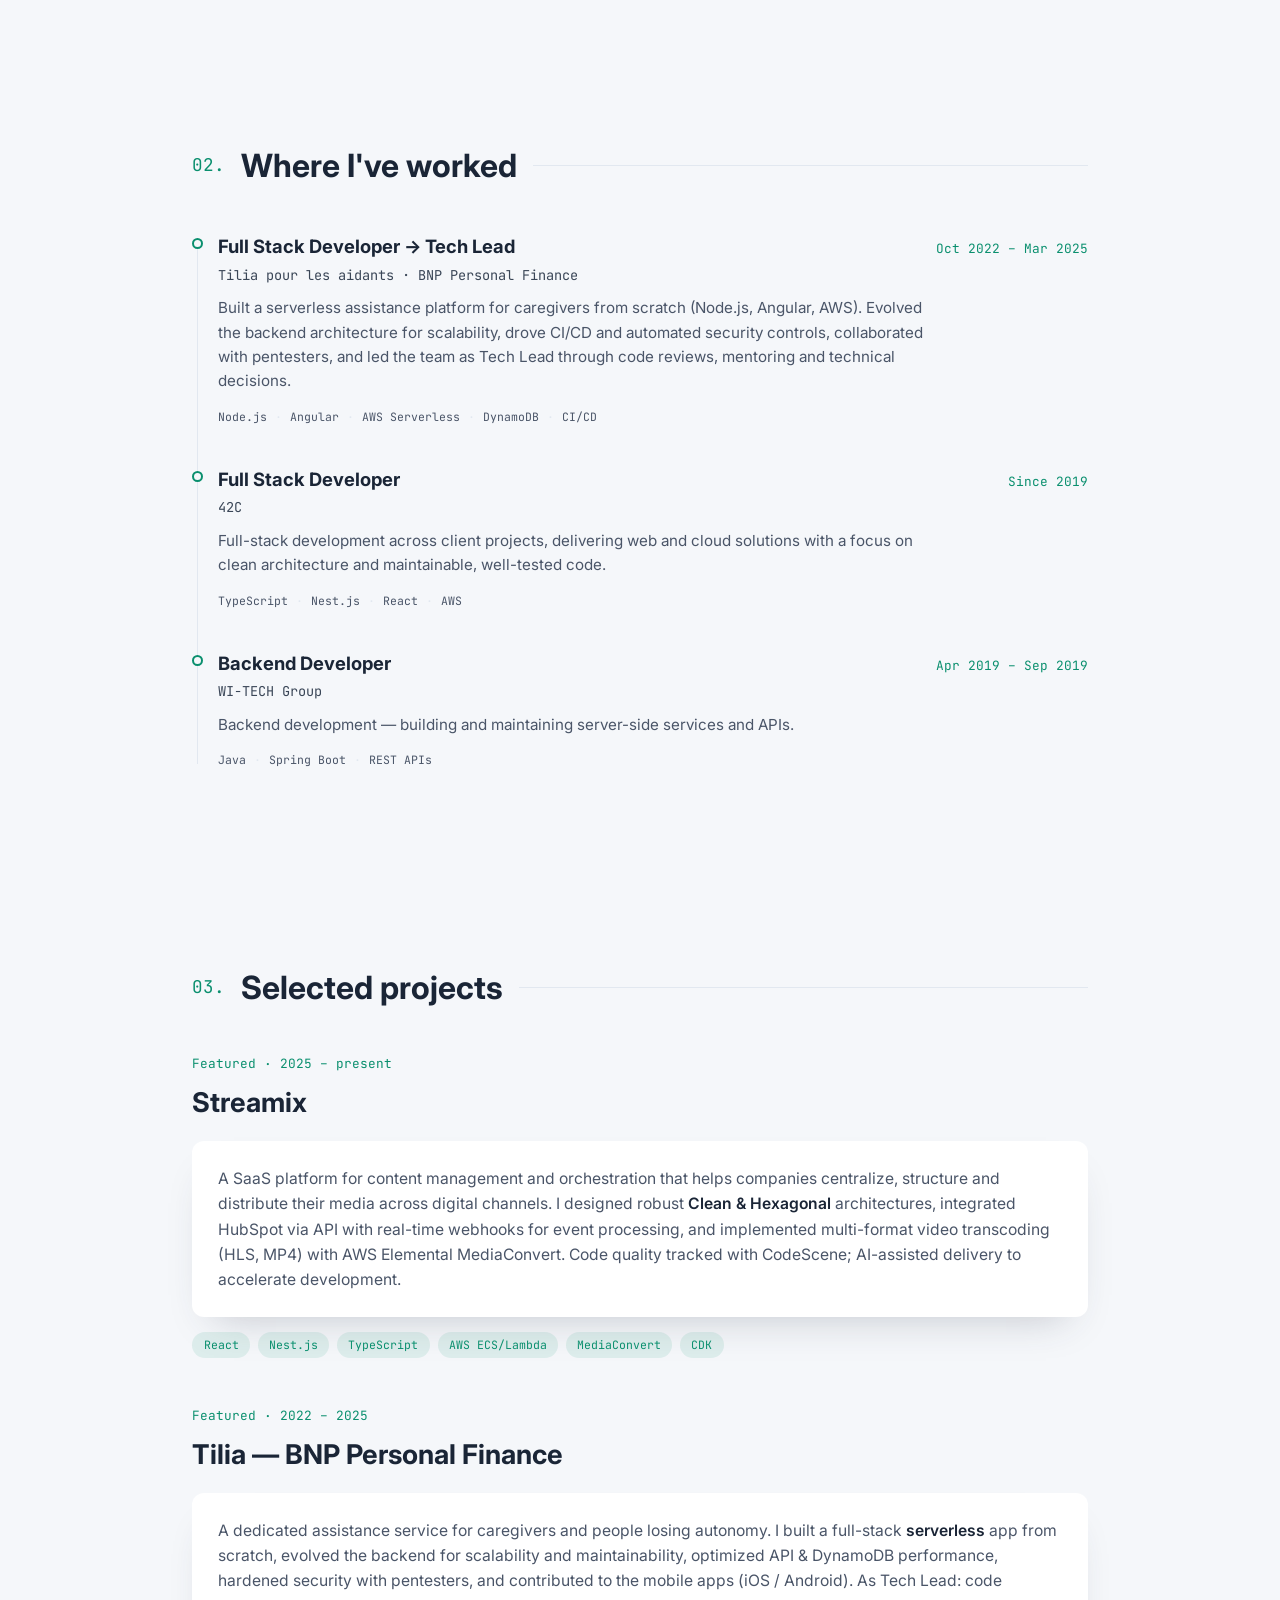
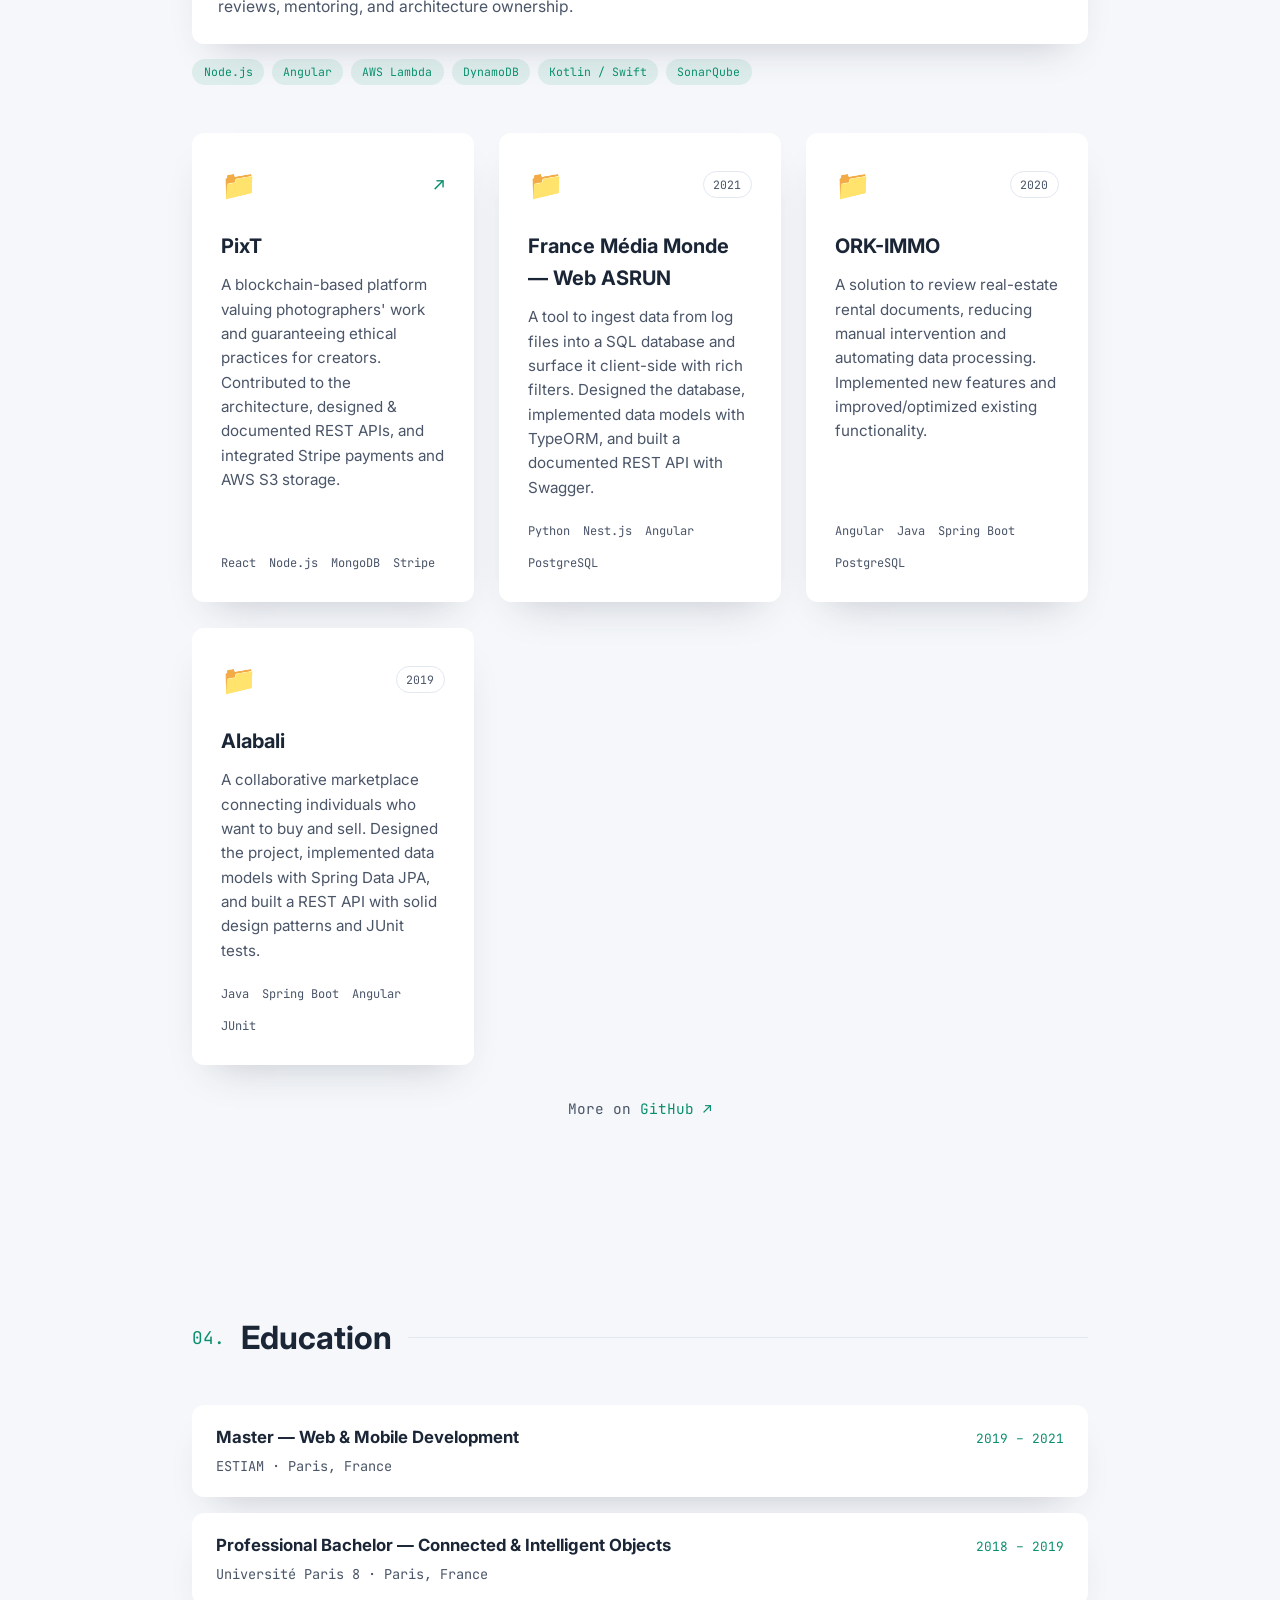
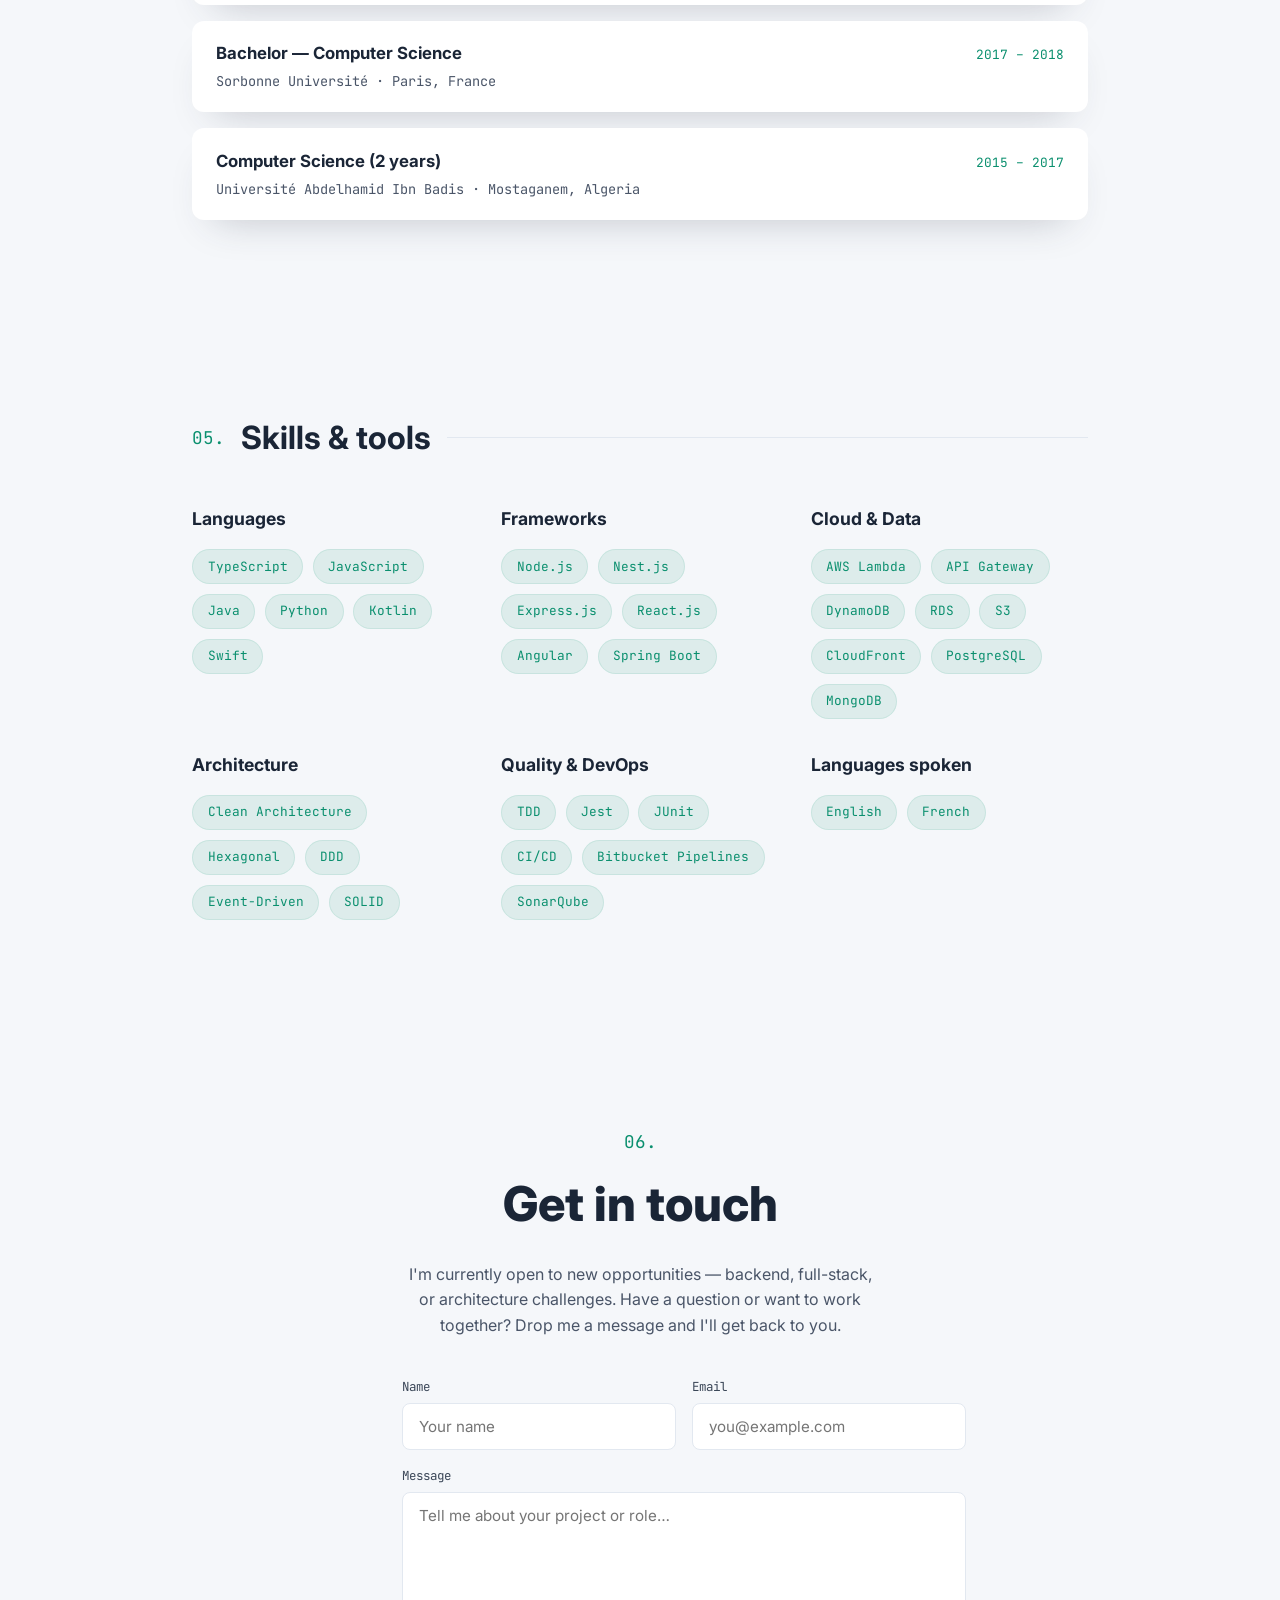
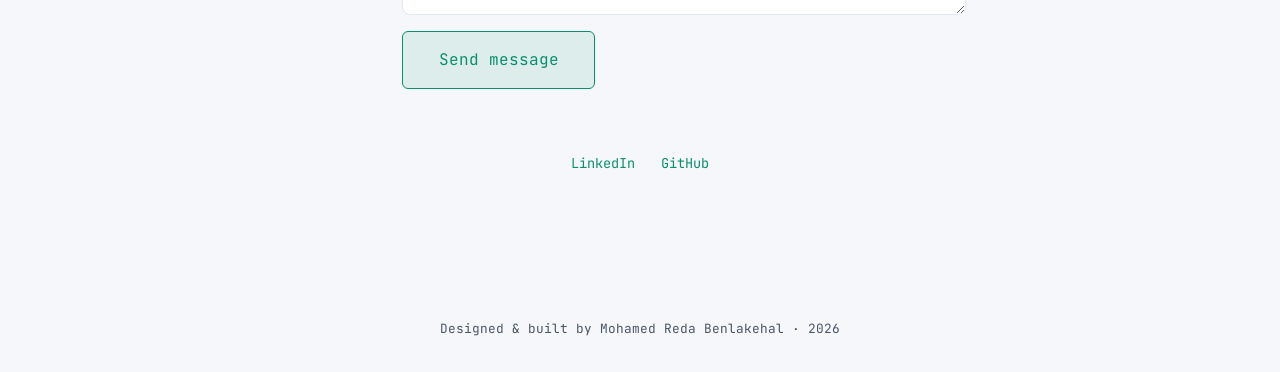
==== commit 79f1c0ee: "Enable GoatCounter analytics on both language versions Co-Authored-By: Claude Fable 5 <noreply@anthr" ====
--- a/index.html
+++ b/index.html
@@ -11,9 +11,14 @@
   <meta name="author" content="Mohamed Reda Benlakehal" />
   <meta name="keywords" content="Mohamed Reda Benlakehal, Software Engineer, Full Stack Developer, Node.js, AWS, TypeScript, Nest.js, Clean Architecture, Paris" />
   <link rel="canonical" href="https://redabenlakehal.github.io/portfolio/" />
+  <link rel="alternate" hreflang="en" href="https://redabenlakehal.github.io/portfolio/" />
+  <link rel="alternate" hreflang="fr" href="https://redabenlakehal.github.io/portfolio/fr/" />
+  <link rel="alternate" hreflang="x-default" href="https://redabenlakehal.github.io/portfolio/" />
 
   <!-- Open Graph / social preview -->
   <meta property="og:type" content="website" />
+  <meta property="og:locale" content="en_US" />
+  <meta property="og:locale:alternate" content="fr_FR" />
   <meta property="og:title" content="Mohamed Reda Benlakehal — Software Engineer" />
   <meta property="og:description" content="Full Stack Software Engineer, backend-focused with Node.js & AWS. Clean & Hexagonal Architecture, DDD, TDD." />
   <meta property="og:image" content="https://redabenlakehal.github.io/portfolio/og-image.png" />
@@ -48,13 +53,9 @@
   <link href="https://fonts.googleapis.com/css2?family=Inter:wght@400;500;600;700;800&family=JetBrains+Mono:wght@400;600&display=swap" rel="stylesheet" />
   <link rel="stylesheet" href="style.css" />
 
-  <!-- ANALYTICS (optional): uncomment ONE and add your ID. See README "Analytics".
-  Privacy-friendly GoatCounter (free):
-  <script data-goatcounter="https://YOURCODE.goatcounter.com/count" async src="//gc.zgo.at/count.js"></script>
-  Google Analytics 4:
-  <script async src="https://www.googletagmanager.com/gtag/js?id=G-XXXXXXX"></script>
-  <script>window.dataLayer=window.dataLayer||[];function gtag(){dataLayer.push(arguments)}gtag('js',new Date());gtag('config','G-XXXXXXX');</script>
-  -->
+  <!-- Analytics: GoatCounter (privacy-friendly, no cookies, GDPR-safe without a banner).
+       Dashboard: https://redabenlakehal.goatcounter.com -->
+  <script data-goatcounter="https://redabenlakehal.goatcounter.com/count" async src="//gc.zgo.at/count.js"></script>
 </head>
 <body>
   <a href="#main" class="skip-link">Skip to content</a>
@@ -69,6 +70,7 @@
       <a href="#education">Education</a>
       <a href="#skills">Skills</a>
       <a href="#contact">Contact</a>
+      <a href="fr/" class="nav__lang" lang="fr" hreflang="fr" aria-label="Voir en français">FR</a>
       <a href="https://www.linkedin.com/in/mohamed-reda-benlakehal" class="nav__cta" target="_blank" rel="noopener">LinkedIn</a>
     </nav>
     <div class="nav__actions">
--- a/style.css
+++ b/style.css
@@ -78,6 +78,8 @@
 .nav__links a:hover, .nav__links a.active { color: var(--accent); }
 .nav__cta { border: 1px solid var(--accent); color: var(--accent) !important; padding: 0.5rem 0.9rem; border-radius: 6px; }
 .nav__cta:hover { background: var(--accent-tint); }
+.nav__lang { border: 1px solid var(--bg-lightest); padding: 0.35rem 0.6rem; border-radius: 6px; letter-spacing: 0.05em; }
+.nav__lang:hover { border-color: var(--accent); }
 .nav__actions { display: flex; align-items: center; gap: 0.8rem; }
 .theme-toggle { background: none; border: 1px solid var(--bg-lightest); color: var(--slate-lightest); width: 40px; height: 40px; border-radius: 8px; display: flex; align-items: center; justify-content: center; cursor: pointer; transition: var(--transition); }
 .theme-toggle:hover { border-color: var(--accent); color: var(--accent); }
